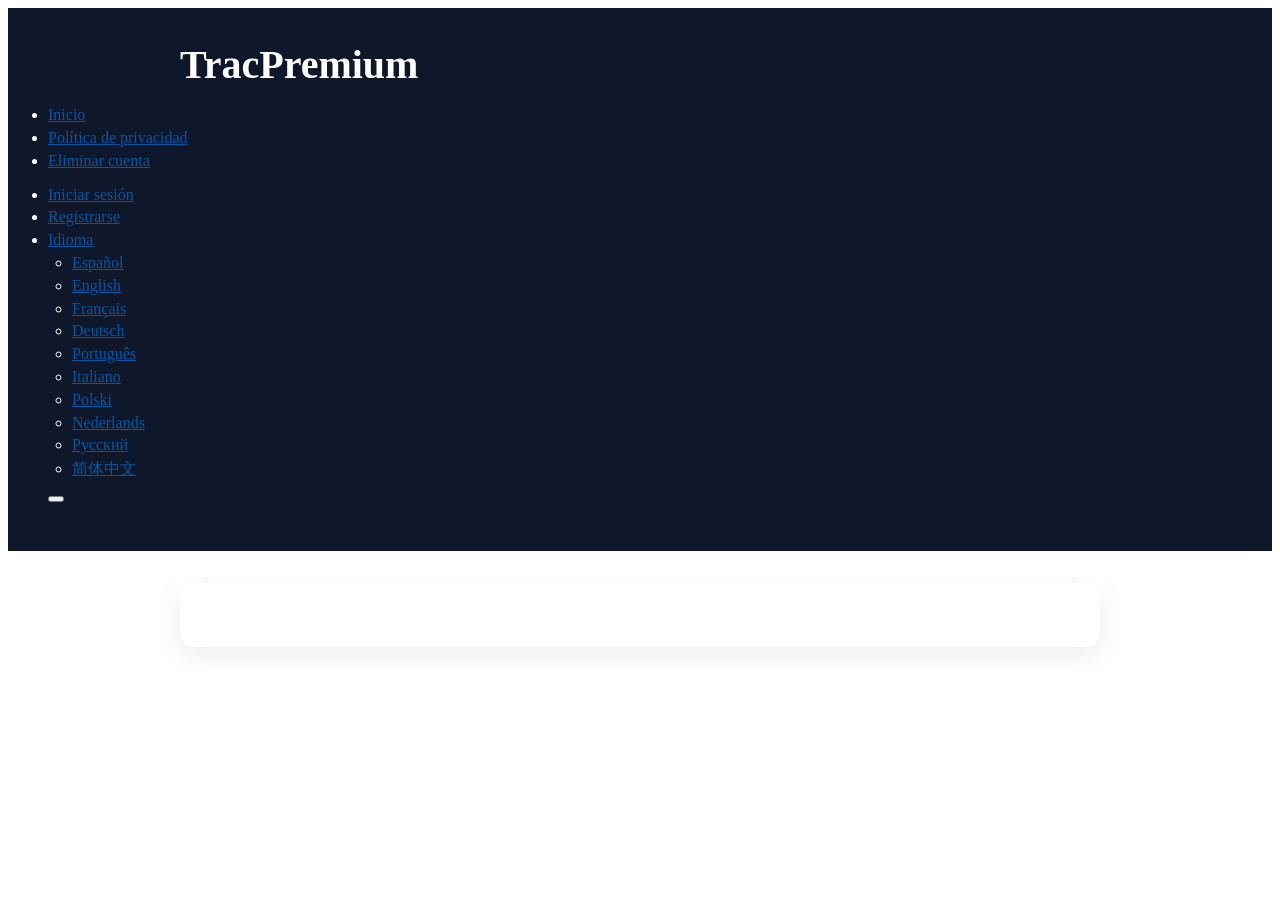
==== frontend/index.html @ 428cd401 "first commit" ====
<!DOCTYPE html> 
<html lang="en">
<head>
    <meta charset="UTF-8">
    <meta name="viewport" content="width=device-width, initial-scale=1.0">
    <title>TracPremium</title>
    <link rel="stylesheet" href="./css/style.css">
</head>
<header>
    <h1>TracPremium</h1>
    
    <nav class="nav">
        <ul class="nav-menu" id="nav-menu">
            <li><a href="./index.html">Inicio</a></li>
            <li><a href="./pages/PoliticasDePrivacidad.html">Política de privacidad</a></li>
            <li><a href="./pages/EliminacionDeCuenta.html">Eliminar cuenta</a></li>
            
        </ul>
        <ul class="nav-menu-right">
            <li><a href="#">Iniciar sesión</a></li>
            <li><a href="#">Registrarse</a></li>
            <li><a href="#"><Label>Idioma</Label></a>
                <ul>
                    <li><a href="#">Español</a></li>
                    <li><a href="#">English</a></li>
                    <li><a href="#">Français</a></li>
                    <li><a href="#">Deutsch</a></li>
                    <li><a href="#">Português</a></li>
                    <li><a href="#">Italiano</a></li>
                    <li><a href="#">Polski</a></li>
                    <li><a href="#">Nederlands</a></li>
                    <li><a href="#">Русский</a></li>
                    <li><a href="#">简体中文</a></li>
                    
                </ul>
            </li>
            <button class="burger-btn" data-target="nav-menu"></button>
            
        </ul>
    </nav>
</header>
<body class="index">
    <main class="container">
       



    </main>
    
</body> 
<footer>
    <p>&copy; 2026. All rights reserved.</p>

</footer>


</html>
---- frontend/css/style.css ----
:root {
  color-scheme: light dark;
}

* {
  box-sizing: border-box;
}
.index{
  background-image: url(../img/background.jpg);
  background-size: cover;
  background-position: center;
}
body.privacy-policy {
  margin: 0;
  font-family: system-ui, -apple-system, BlinkMacSystemFont, "Segoe UI", sans-serif;
  line-height: 1.65;
  background: #f5f7fa;
  color: #1f2937;
}

header {
  background: #0f172a;
  color: white;
  padding: 2rem 1rem;
}

header h1 {
  max-width: 920px;
  margin: 0 auto;
  font-size: clamp(1.8rem, 4vw, 2.5rem);
  color: white;
}

main {
  max-width: 920px;
  margin: 2rem auto;
  padding: 2rem;
  background: white;
  border-radius: 14px;
  box-shadow: 0 8px 30px rgba(15, 23, 42, 0.08);
}

h1,
h2,
h3 {
  line-height: 1.25;
  color: #0f172a;
  scroll-margin-top: 1rem;
}

h2 {
  margin-top: 2.4rem;
  padding-bottom: 0.45rem;
  border-bottom: 1px solid #e5e7eb;
}

h3 {
  margin-top: 1.7rem;
}

p {
  margin: 1rem 0;
  color: white;
}

ul,
ol {
  padding-left: 1.5rem;
}

li {
  margin: 0.3rem 0;
  color: white;
}

a {
  color: #0756a3;
  overflow-wrap: anywhere;
}

.notice {
  padding: 1rem 1.2rem;
  background: #eff6ff;
  border-left: 4px solid #2563eb;
  border-radius: 6px;
}

footer {
  max-width: 920px;
  margin: 0 auto 2rem;
  padding: 0 1rem;
  color: #4b5563;
  font-size: 0.95rem;
}

@media (max-width: 700px) {
  header {
    padding: 1.5rem 1rem;
  }

  main {
    margin: 1rem;
    padding: 1.25rem;
    border-radius: 10px;
  }

  h2 {
    margin-top: 2rem;
  }
}

@media (prefers-color-scheme: dark) {
  body.privacy-policy {
    background: #0b1120;
    color: #e5e7eb;
  }

  main {
    background: #111827;
    box-shadow: none;
  }

  header {
    background: #020617;
  }

  h1,
  h2,
  h3 {
    color: #f9fafb;
  }

  header h1 {
    color: white;
  }

  h2 {
    border-color: #374151;
  }

  a {
    color: #93c5fd;
  }

  .notice {
    background: #172554;
    border-left-color: #60a5fa;
  }

  footer {
    color: #9ca3af;
  }
}
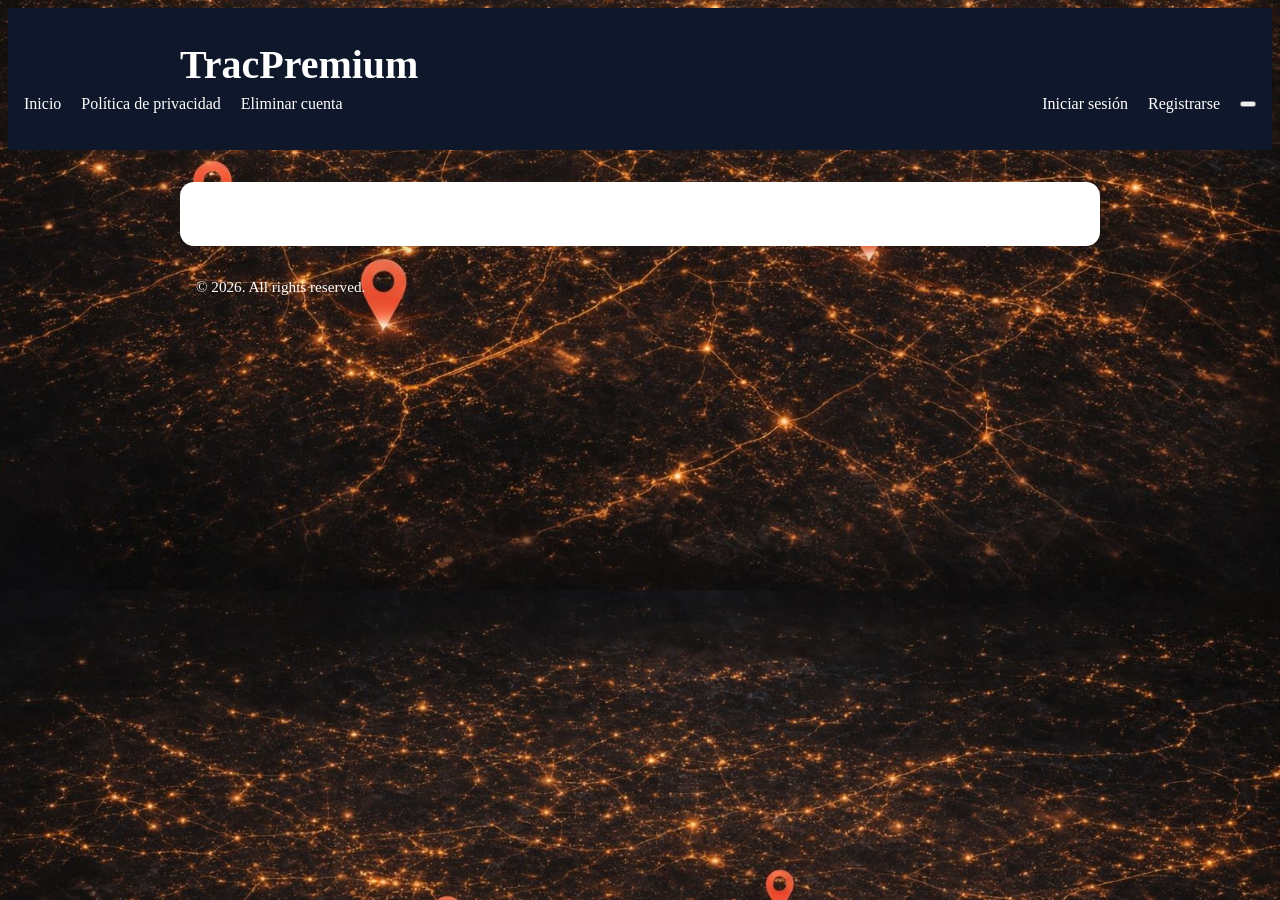
==== commit a4f787a5: "arreglos" ====
--- a/frontend/index.html
+++ b/frontend/index.html
@@ -1,13 +1,16 @@
 <!DOCTYPE html> 
-<html lang="en">
+<html lang="es">
 <head>
     <meta charset="UTF-8">
     <meta name="viewport" content="width=device-width, initial-scale=1.0">
     <title>TracPremium</title>
     <link rel="stylesheet" href="./css/style.css">
 </head>
-<header>
+
+<body class="index">
+    <header>
     <h1>TracPremium</h1>
+    
     
     <nav class="nav">
         <ul class="nav-menu" id="nav-menu">
@@ -19,7 +22,7 @@
         <ul class="nav-menu-right">
             <li><a href="#">Iniciar sesión</a></li>
             <li><a href="#">Registrarse</a></li>
-            <li><a href="#"><Label>Idioma</Label></a>
+            <!--<li><a href="#"><Label>Idioma</Label></a>
                 <ul>
                     <li><a href="#">Español</a></li>
                     <li><a href="#">English</a></li>
@@ -33,25 +36,26 @@
                     <li><a href="#">简体中文</a></li>
                     
                 </ul>
-            </li>
+            </li>-->
             <button class="burger-btn" data-target="nav-menu"></button>
             
         </ul>
     </nav>
 </header>
-<body class="index">
     <main class="container">
        
 
 
 
     </main>
-    
-</body> 
 <footer>
     <p>&copy; 2026. All rights reserved.</p>
 
-</footer>
+</footer>  
+
+<script src="./js/menu.js"></script>
+</body> 
+
 
 
 </html>
--- a/frontend/css/style.css
+++ b/frontend/css/style.css
@@ -30,6 +30,30 @@
   font-size: clamp(1.8rem, 4vw, 2.5rem);
   color: white;
 }
+
+.nav {
+
+  display: flex;
+  align-items: center;
+  justify-content: space-between;
+  gap: 1rem;
+}
+
+.nav-menu,
+.nav-menu-right {
+  display: flex;
+  align-items: center;
+  gap: 1.25rem;
+  margin: 0;
+  padding: 0;
+  list-style: none;
+}
+
+.nav a {
+  color: white;
+  text-decoration: none;
+}
+
 
 main {
   max-width: 920px;
@@ -97,6 +121,22 @@
   header {
     padding: 1.5rem 1rem;
   }
+  
+
+     .nav-menu {
+    display: none;
+    position: absolute;
+    top: 100%;
+    right: 1rem;
+    left: 1rem;
+    flex-direction: column;
+    align-items: stretch;
+    padding: 1rem;
+    background: #0f172a;
+    border-radius: 12px;
+  }
+
+  
 
   main {
     margin: 1rem;
@@ -121,7 +161,7 @@
   }
 
   header {
-    background: #020617;
+    background: #000000;
   }
 
   h1,
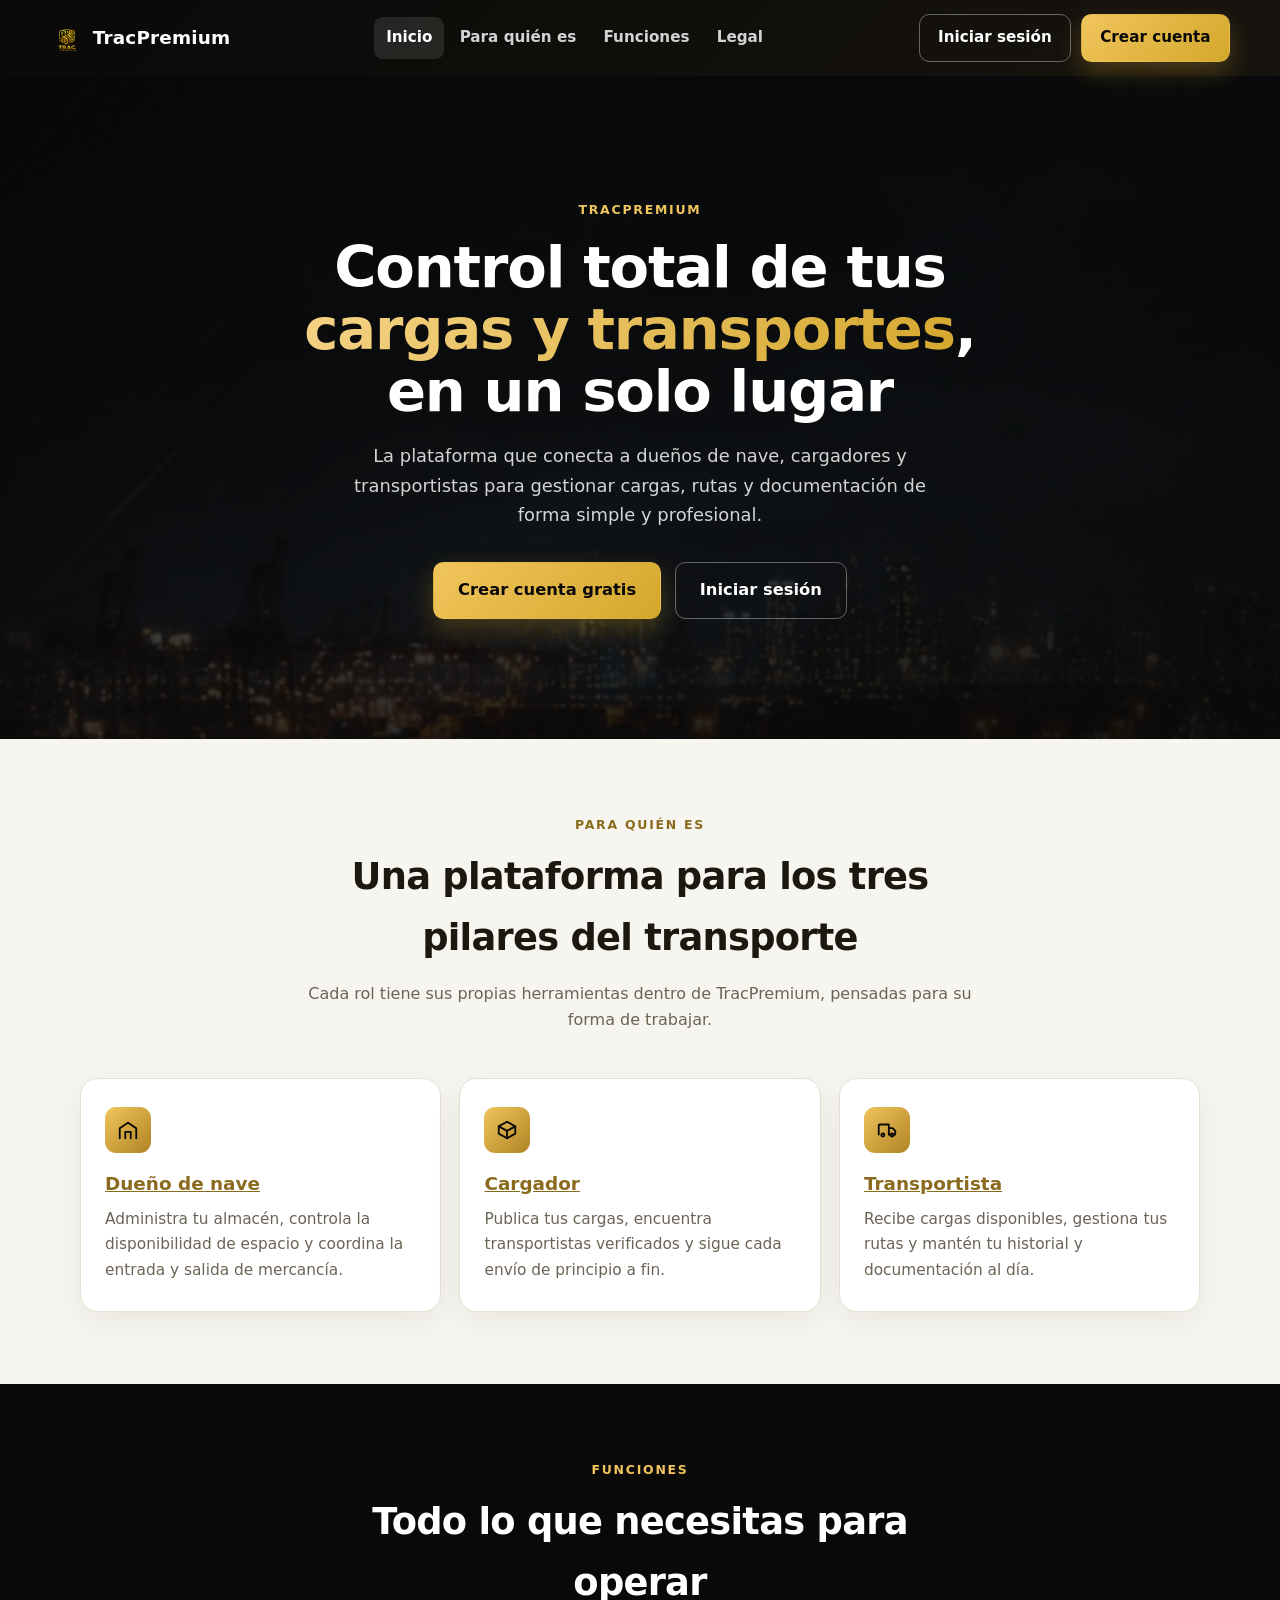
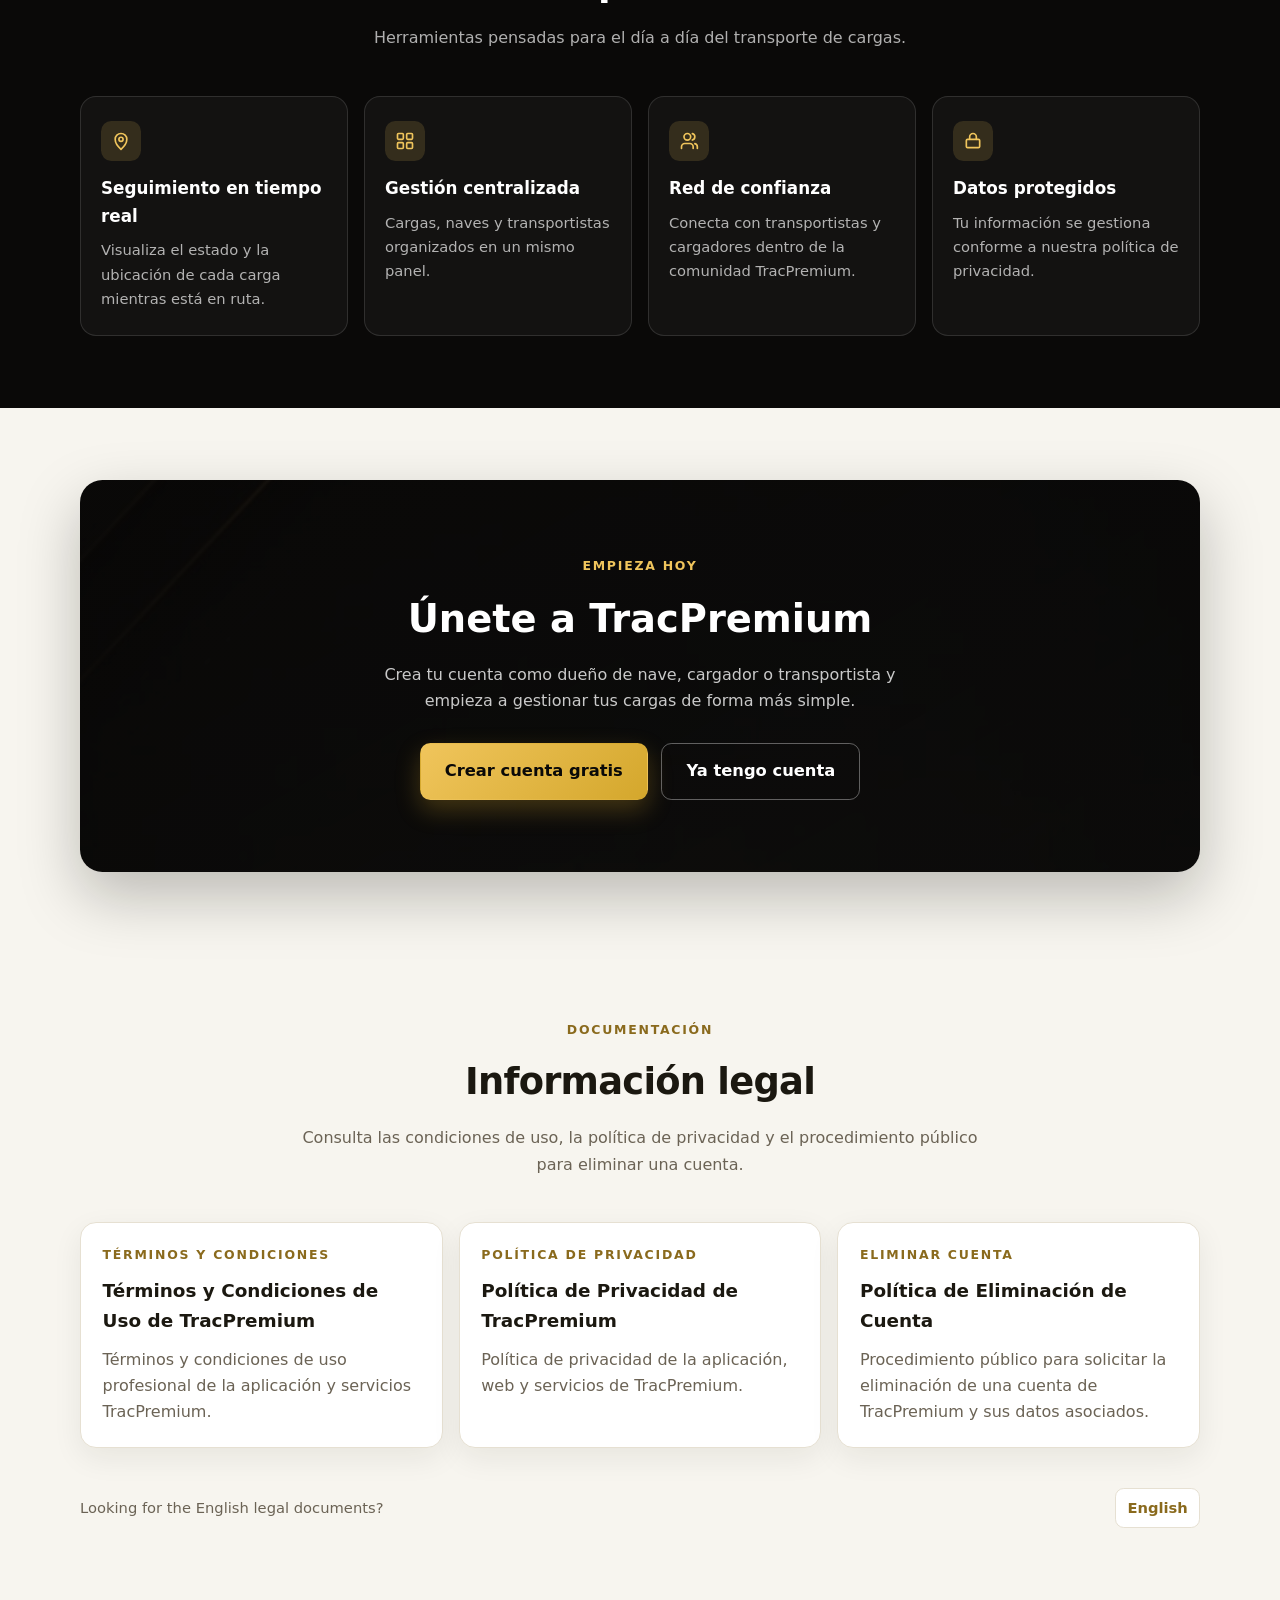
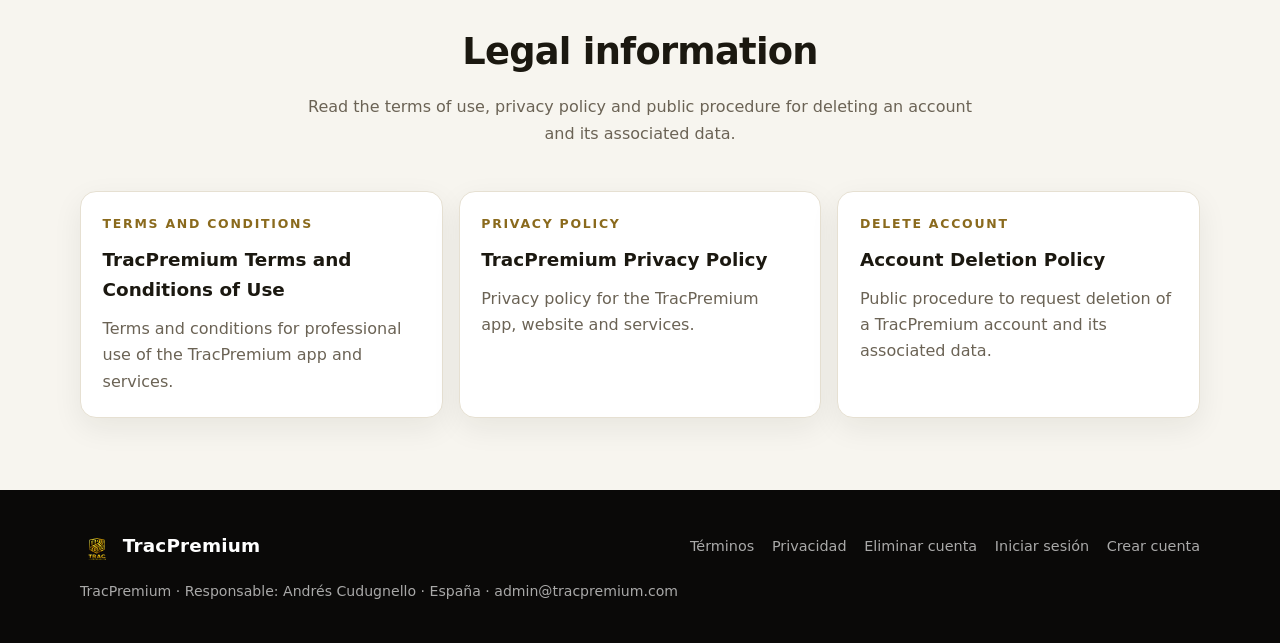
==== commit 95b4d28c: "Migrar sitio de docs/ a frontend/ con GitHub Actions Pages Agrega login, registro y verificacion de " ====
--- a/frontend/index.html
+++ b/frontend/index.html
@@ -1,61 +1,219 @@
-<!DOCTYPE html> 
+<!doctype html>
 <html lang="es">
 <head>
-    <meta charset="UTF-8">
-    <meta name="viewport" content="width=device-width, initial-scale=1.0">
-    <title>TracPremium</title>
-    <link rel="stylesheet" href="./css/style.css">
+  <meta charset="utf-8">
+  <meta name="viewport" content="width=device-width, initial-scale=1">
+  <meta name="description" content="TracPremium conecta a dueños de nave, cargadores y transportistas en una sola plataforma para gestionar y seguir cargas en tiempo real.">
+  <link rel="canonical" href="https://cudugnellom.github.io/tracpremium-web/">
+  <link rel="icon" href="./img/icon.png">
+  <link rel="stylesheet" href="./css/style.css">
+  <title>TracPremium | Gestión y seguimiento de cargas</title>
 </head>
-
-<body class="index">
-    <header>
-    <h1>TracPremium</h1>
-    
-    
-    <nav class="nav">
-        <ul class="nav-menu" id="nav-menu">
-            <li><a href="./index.html">Inicio</a></li>
-            <li><a href="./pages/PoliticasDePrivacidad.html">Política de privacidad</a></li>
-            <li><a href="./pages/EliminacionDeCuenta.html">Eliminar cuenta</a></li>
+<body>
+  <header class="site-header">
+    <nav class="site-nav" aria-label="Principal">
+      <a class="brand" href="./index.html">
+        <img src="./img/icon.png" alt="" width="34" height="34">
+        TracPremium
+      </a>
+      <div class="nav-links">
+        <a aria-current="page" href="./index.html">Inicio</a>
+        <a href="#roles">Para quién es</a>
+        <a href="#funciones">Funciones</a>
+        <a href="#legal">Legal</a>
+      </div>
+      <div class="nav-auth">
+        <a class="btn btn-ghost" href="./pages/login.html">Iniciar sesión</a>
+        <a class="btn btn-primary" href="./pages/registro.html">Crear cuenta</a>
+      </div>
+      <button class="nav-burger" type="button" aria-label="Abrir menú" aria-expanded="false"><span></span></button>
+    </nav>
+  </header>
+
+  <main>
+    <section class="hero">
+      <div class="hero-content">
+        <span class="eyebrow">TracPremium</span>
+        <h1>Control total de tus <em>cargas y transportes</em>, en un solo lugar</h1>
+        <p class="lead-hero">La plataforma que conecta a dueños de nave, cargadores y transportistas para gestionar cargas, rutas y documentación de forma simple y profesional.</p>
+        <div class="hero-actions">
+          <a class="btn btn-primary btn-lg" href="./pages/registro.html">Crear cuenta gratis</a>
+          <a class="btn btn-ghost btn-lg" href="./pages/login.html">Iniciar sesión</a>
+        </div>
+      </div>
+    </section>
+
+    <section class="band" id="roles">
+      <div class="home-shell">
+        <div class="section-head">
+          <span class="eyebrow" style="color:var(--gold-700)">Para quién es</span>
+          <h2>Una plataforma para los tres pilares del transporte</h2>
+          <p>Cada rol tiene sus propias herramientas dentro de TracPremium, pensadas para su forma de trabajar.</p>
+        </div>
+        <div class="roles-grid">
+          
+          <article class="role-card">
+            <a href="./pages/registro.html">
+            <div class="role-icon" aria-hidden="true">
+              <svg width="22" height="22" viewBox="0 0 24 24" fill="none" stroke="currentColor" stroke-width="2" stroke-linecap="round" stroke-linejoin="round"><path d="M3 21V10l9-6 9 6v11"/><path d="M9 21v-7h6v7"/></svg>
+            </div>
             
-        </ul>
-        <ul class="nav-menu-right">
-            <li><a href="#">Iniciar sesión</a></li>
-            <li><a href="#">Registrarse</a></li>
-            <!--<li><a href="#"><Label>Idioma</Label></a>
-                <ul>
-                    <li><a href="#">Español</a></li>
-                    <li><a href="#">English</a></li>
-                    <li><a href="#">Français</a></li>
-                    <li><a href="#">Deutsch</a></li>
-                    <li><a href="#">Português</a></li>
-                    <li><a href="#">Italiano</a></li>
-                    <li><a href="#">Polski</a></li>
-                    <li><a href="#">Nederlands</a></li>
-                    <li><a href="#">Русский</a></li>
-                    <li><a href="#">简体中文</a></li>
-                    
-                </ul>
-            </li>-->
-            <button class="burger-btn" data-target="nav-menu"></button>
+              <h3>Dueño de nave</h3>
+            </a>
+            <p>Administra tu almacén, controla la disponibilidad de espacio y coordina la entrada y salida de mercancía.</p>
+          </article>
+          <article class="role-card">
+            <a href="./pages/registro.html">
+            <div class="role-icon" aria-hidden="true">
+              <svg width="22" height="22" viewBox="0 0 24 24" fill="none" stroke="currentColor" stroke-width="2" stroke-linecap="round" stroke-linejoin="round"><path d="M21 8 12 3 3 8l9 5 9-5Z"/><path d="M3 8v8l9 5 9-5V8"/><path d="M12 13v8"/></svg>
+            </div>
+              <h3>Cargador</h3>
+            </a>
+            <p>Publica tus cargas, encuentra transportistas verificados y sigue cada envío de principio a fin.</p>
+          </article>
+          <article class="role-card">
+            <a href="./pages/registro.html">
+            <div class="role-icon" aria-hidden="true">
+              <svg width="22" height="22" viewBox="0 0 24 24" fill="none" stroke="currentColor" stroke-width="2" stroke-linecap="round" stroke-linejoin="round"><path d="M3 17V7a1 1 0 0 1 1-1h10v11"/><path d="M14 10h4l3 3v4h-7"/><circle cx="7.5" cy="17.5" r="1.7"/><circle cx="17.5" cy="17.5" r="1.7"/></svg>
+            </div>
             
-        </ul>
-    </nav>
-</header>
-    <main class="container">
-       
-
-
-
-    </main>
-<footer>
-    <p>&copy; 2026. All rights reserved.</p>
-
-</footer>  
-
-<script src="./js/menu.js"></script>
-</body> 
-
-
-
-</html>+              <h3>Transportista</h3>
+            </a>
+            <p>Recibe cargas disponibles, gestiona tus rutas y mantén tu historial y documentación al día.</p>
+          </article>
+        </div>
+      </div>
+    </section>
+
+    <section class="band band-dark" id="funciones">
+      <div class="home-shell">
+        <div class="section-head">
+          <span class="eyebrow">Funciones</span>
+          <h2>Todo lo que necesitas para operar</h2>
+          <p>Herramientas pensadas para el día a día del transporte de cargas.</p>
+        </div>
+        <div class="feature-grid">
+          <div class="feature-card">
+            <div class="icon" aria-hidden="true">
+              <svg width="20" height="20" viewBox="0 0 24 24" fill="none" stroke="currentColor" stroke-width="2" stroke-linecap="round" stroke-linejoin="round"><path d="M12 22s7-6.1 7-12A7 7 0 0 0 5 10c0 5.9 7 12 7 12Z"/><circle cx="12" cy="10" r="2.5"/></svg>
+            </div>
+            <h3>Seguimiento en tiempo real</h3>
+            <p>Visualiza el estado y la ubicación de cada carga mientras está en ruta.</p>
+          </div>
+          <div class="feature-card">
+            <div class="icon" aria-hidden="true">
+              <svg width="20" height="20" viewBox="0 0 24 24" fill="none" stroke="currentColor" stroke-width="2" stroke-linecap="round" stroke-linejoin="round"><rect x="3" y="3" width="7" height="7" rx="1.2"/><rect x="14" y="3" width="7" height="7" rx="1.2"/><rect x="3" y="14" width="7" height="7" rx="1.2"/><rect x="14" y="14" width="7" height="7" rx="1.2"/></svg>
+            </div>
+            <h3>Gestión centralizada</h3>
+            <p>Cargas, naves y transportistas organizados en un mismo panel.</p>
+          </div>
+          <div class="feature-card">
+            <div class="icon" aria-hidden="true">
+              <svg width="20" height="20" viewBox="0 0 24 24" fill="none" stroke="currentColor" stroke-width="2" stroke-linecap="round" stroke-linejoin="round"><path d="M17 21v-2a4 4 0 0 0-4-4H7a4 4 0 0 0-4 4v2"/><circle cx="10" cy="7" r="4"/><path d="M22 21v-2a4 4 0 0 0-3-3.87"/><path d="M16 3.13a4 4 0 0 1 0 7.75"/></svg>
+            </div>
+            <h3>Red de confianza</h3>
+            <p>Conecta con transportistas y cargadores dentro de la comunidad TracPremium.</p>
+          </div>
+          <div class="feature-card">
+            <div class="icon" aria-hidden="true">
+              <svg width="20" height="20" viewBox="0 0 24 24" fill="none" stroke="currentColor" stroke-width="2" stroke-linecap="round" stroke-linejoin="round"><rect x="4" y="10" width="16" height="10" rx="1.5"/><path d="M8 10V7a4 4 0 0 1 8 0v3"/></svg>
+            </div>
+            <h3>Datos protegidos</h3>
+            <p>Tu información se gestiona conforme a nuestra política de privacidad.</p>
+          </div>
+        </div>
+      </div>
+    </section>
+
+    <section class="band">
+      <div class="home-shell">
+        <div class="cta-banner">
+          <span class="eyebrow">Empieza hoy</span>
+          <h2>Únete a TracPremium</h2>
+          <p>Crea tu cuenta como dueño de nave, cargador o transportista y empieza a gestionar tus cargas de forma más simple.</p>
+          <div class="hero-actions">
+            <a class="btn btn-primary btn-lg" href="./pages/registro.html">Crear cuenta gratis</a>
+            <a class="btn btn-ghost btn-lg" href="./pages/login.html">Ya tengo cuenta</a>
+          </div>
+        </div>
+      </div>
+    </section>
+
+    <section class="band" id="legal" aria-labelledby="docs-es">
+      <div class="home-shell">
+        <div class="section-head">
+          <span class="eyebrow" style="color:var(--gold-700)">Documentación</span>
+          <h2 id="docs-es">Información legal</h2>
+          <p>Consulta las condiciones de uso, la política de privacidad y el procedimiento público para eliminar una cuenta.</p>
+        </div>
+        <div class="document-grid">
+          <a class="document-card" href="./pages/TerminosYCondiciones.html">
+            <span class="eyebrow">Términos y condiciones</span>
+            <strong>Términos y Condiciones de Uso de TracPremium</strong>
+            <span>Términos y condiciones de uso profesional de la aplicación y servicios TracPremium.</span>
+          </a>
+          <a class="document-card" href="./pages/PoliticasDePrivacidad.html">
+            <span class="eyebrow">Política de privacidad</span>
+            <strong>Política de Privacidad de TracPremium</strong>
+            <span>Política de privacidad de la aplicación, web y servicios de TracPremium.</span>
+          </a>
+          <a class="document-card" href="./pages/EliminacionDeCuenta.html">
+            <span class="eyebrow">Eliminar cuenta</span>
+            <strong>Política de Eliminación de Cuenta</strong>
+            <span>Procedimiento público para solicitar la eliminación de una cuenta de TracPremium y sus datos asociados.</span>
+          </a>
+        </div>
+        <div class="document-tools" style="margin-top:2.5rem">
+          <span lang="en">Looking for the English legal documents?</span>
+          <a class="language-switch" hreflang="en" lang="en" href="./pages/TermsAndConditions.html">English</a>
+        </div>
+      </div>
+    </section>
+
+    <section class="band" lang="en" aria-labelledby="docs-en" style="padding-top:0">
+      <div class="home-shell">
+        <div class="section-head">
+          <h2 id="docs-en">Legal information</h2>
+          <p>Read the terms of use, privacy policy and public procedure for deleting an account and its associated data.</p>
+        </div>
+        <div class="document-grid">
+          <a class="document-card" href="./pages/TermsAndConditions.html">
+            <span class="eyebrow">Terms and Conditions</span>
+            <strong>TracPremium Terms and Conditions of Use</strong>
+            <span>Terms and conditions for professional use of the TracPremium app and services.</span>
+          </a>
+          <a class="document-card" href="./pages/PrivacyPolicy.html">
+            <span class="eyebrow">Privacy Policy</span>
+            <strong>TracPremium Privacy Policy</strong>
+            <span>Privacy policy for the TracPremium app, website and services.</span>
+          </a>
+          <a class="document-card" href="./pages/AccountDeletion.html">
+            <span class="eyebrow">Delete account</span>
+            <strong>Account Deletion Policy</strong>
+            <span>Public procedure to request deletion of a TracPremium account and its associated data.</span>
+          </a>
+        </div>
+      </div>
+    </section>
+  </main>
+
+  <footer class="site-footer">
+    <div class="home-shell">
+      <a class="brand" href="./index.html">
+        <img src="./img/icon.png" alt="" width="28" height="28">
+        TracPremium
+      </a>
+      <div class="footer-links">
+        <a href="./pages/TerminosYCondiciones.html">Términos</a>
+        <a href="./pages/PoliticasDePrivacidad.html">Privacidad</a>
+        <a href="./pages/EliminacionDeCuenta.html">Eliminar cuenta</a>
+        <a href="./pages/login.html">Iniciar sesión</a>
+        <a href="./pages/registro.html">Crear cuenta</a>
+      </div>
+      <p>TracPremium · Responsable: Andrés Cudugnello · España · admin@tracpremium.com</p>
+    </div>
+  </footer>
+
+  <script src="./js/site.js" defer></script>
+</body>
+</html>
--- a/frontend/css/style.css
+++ b/frontend/css/style.css
@@ -1,193 +1,939 @@
 :root {
-  color-scheme: light dark;
-}
-
-* {
-  box-sizing: border-box;
-}
-.index{
-  background-image: url(../img/background.jpg);
-  background-size: cover;
-  background-position: center;
-}
-body.privacy-policy {
+  color-scheme: light;
+  --black: #0a0908;
+  --black-soft: #17140f;
+  --black-elevated: #211c14;
+  --gold-300: #f6d488;
+  --gold-400: #f0c55c;
+  --gold-500: #d4a72c;
+  --gold-600: #b08424;
+  --gold-700: #8a6a1d;
+  --ink: #1b1810;
+  --muted: #6b6355;
+  --surface: #ffffff;
+  --background: #f7f5ef;
+  --border: #e6e0d2;
+  --focus: #f0c55c;
+}
+
+* { box-sizing: border-box; }
+
+html { scroll-behavior: smooth; }
+
+body {
   margin: 0;
-  font-family: system-ui, -apple-system, BlinkMacSystemFont, "Segoe UI", sans-serif;
+  max-width: 100%;
+  overflow-x: hidden;
+  background: var(--background);
+  color: var(--ink);
+  font-family: Inter, ui-sans-serif, system-ui, -apple-system, BlinkMacSystemFont, "Segoe UI", sans-serif;
   line-height: 1.65;
-  background: #f5f7fa;
-  color: #1f2937;
-}
-
-header {
-  background: #0f172a;
-  color: white;
-  padding: 2rem 1rem;
-}
-
-header h1 {
-  max-width: 920px;
+}
+
+img { max-width: 100%; display: block; }
+
+a { color: var(--gold-700); }
+a:hover { text-decoration-thickness: 2px; }
+a:focus-visible {
+  outline: 3px solid var(--focus);
+  outline-offset: 3px;
+  border-radius: 3px;
+}
+
+/* ---------- Header / Nav ---------- */
+
+.site-header {
+  background: linear-gradient(135deg, var(--black), var(--black-soft));
+  color: #fff;
+  position: relative;
+  z-index: 30;
+}
+
+.site-nav {
+  width: min(1180px, calc(100% - 2rem));
   margin: 0 auto;
-  font-size: clamp(1.8rem, 4vw, 2.5rem);
-  color: white;
-}
-
-.nav {
-
+  padding: .85rem 0;
   display: flex;
   align-items: center;
   justify-content: space-between;
   gap: 1rem;
 }
 
-.nav-menu,
-.nav-menu-right {
-  display: flex;
-  align-items: center;
-  gap: 1.25rem;
+.brand {
+  display: flex;
+  align-items: center;
+  gap: .55rem;
+  color: #fff;
+  font-size: 1.15rem;
+  font-weight: 800;
+  letter-spacing: .01em;
+  text-decoration: none;
+  flex-shrink: 0;
+}
+
+.brand img {
+  height: 34px;
+  width: 34px;
+  object-fit: contain;
+}
+
+.nav-links {
+  min-width: 0;
+  display: flex;
+  align-items: center;
+  justify-content: flex-end;
+  flex-wrap: wrap;
+  gap: .2rem;
+}
+
+.nav-links a {
+  color: rgba(255,255,255,.82);
+  padding: .55rem .75rem;
+  border-radius: .55rem;
+  text-decoration: none;
+  font-size: .95rem;
+  font-weight: 600;
+}
+
+.nav-links a:hover,
+.nav-links a[aria-current="page"] {
+  color: #fff;
+  background: rgba(255,255,255,.1);
+}
+
+.nav-auth {
+  display: flex;
+  align-items: center;
+  gap: .6rem;
+  flex-shrink: 0;
+}
+
+.nav-burger {
+  display: none;
+  width: 42px;
+  height: 42px;
+  padding: 0;
+  border: 1px solid rgba(255,255,255,.25);
+  border-radius: .6rem;
+  background: rgba(255,255,255,.06);
+  cursor: pointer;
+  position: relative;
+}
+
+.nav-burger span,
+.nav-burger::before,
+.nav-burger::after {
+  content: "";
+  position: absolute;
+  left: 10px;
+  right: 10px;
+  height: 2px;
+  background: #fff;
+  border-radius: 2px;
+}
+
+.nav-burger::before { top: 14px; }
+.nav-burger span { top: 20px; }
+.nav-burger::after { top: 26px; }
+
+/* ---------- Buttons ---------- */
+
+.btn {
+  display: inline-flex;
+  align-items: center;
+  justify-content: center;
+  gap: .5rem;
+  padding: .68rem 1.15rem;
+  border-radius: .65rem;
+  border: 1px solid transparent;
+  font-weight: 800;
+  font-size: .95rem;
+  text-decoration: none;
+  cursor: pointer;
+  white-space: nowrap;
+  transition: transform .15s ease, box-shadow .15s ease, background .15s ease, border-color .15s ease;
+}
+
+.btn-primary {
+  background: linear-gradient(135deg, var(--gold-400), var(--gold-500));
+  color: var(--black);
+  box-shadow: 0 10px 24px rgba(212, 167, 44, .28);
+}
+
+.btn-primary:hover {
+  transform: translateY(-1px);
+  box-shadow: 0 14px 30px rgba(212, 167, 44, .38);
+}
+
+.btn-ghost {
+  background: transparent;
+  border-color: rgba(255,255,255,.35);
+  color: #fff;
+}
+
+.btn-ghost:hover { background: rgba(255,255,255,.1); }
+
+.btn-outline {
+  background: transparent;
+  border-color: var(--gold-600);
+  color: var(--gold-700);
+}
+
+.btn-outline:hover { background: rgba(212,167,44,.1); }
+
+.btn-block { width: 100%; }
+.btn-lg { padding: .9rem 1.5rem; font-size: 1.02rem; }
+
+/* ---------- Layout shells ---------- */
+
+.home-shell,
+.legal-shell {
+  min-width: 0;
+  width: min(1120px, calc(100% - 2rem));
+  margin: 0 auto;
+}
+
+.home-shell { padding: 0 0 4rem; }
+
+section.band { padding: 4.5rem 0; }
+section.band > .home-shell { padding: 0; }
+
+/* ---------- Hero ---------- */
+
+.hero {
+  position: relative;
+  padding: clamp(3.5rem, 10vw, 7.5rem) 1rem;
+  color: #fff;
+  text-align: center;
+  background:
+    linear-gradient(160deg, rgba(8,7,6,.94), rgba(10,9,8,.8) 55%, rgba(10,9,8,.94)),
+    url("../img/bg_nave_cargas.jpg") center 30% / cover no-repeat;
+}
+
+.hero-content {
+  width: min(760px, 100%);
+  margin: 0 auto;
+}
+
+.eyebrow {
+  display: inline-block;
+  color: var(--gold-400);
+  font-size: .78rem;
+  font-weight: 800;
+  letter-spacing: .14em;
+  text-transform: uppercase;
+}
+
+.hero h1 {
+  margin: .9rem 0 1.1rem;
+  font-size: clamp(2.1rem, 6vw, 3.6rem);
+  line-height: 1.08;
+  letter-spacing: -.02em;
+}
+
+.hero h1 em {
+  font-style: normal;
+  background: linear-gradient(135deg, var(--gold-300), var(--gold-500));
+  -webkit-background-clip: text;
+  background-clip: text;
+  color: transparent;
+}
+
+.hero p.lead-hero {
+  margin: 0 auto 2rem;
+  max-width: 620px;
+  font-size: 1.12rem;
+  color: rgba(255,255,255,.82);
+}
+
+.hero-actions {
+  display: flex;
+  align-items: center;
+  justify-content: center;
+  gap: .85rem;
+  flex-wrap: wrap;
+}
+
+.hero-stats {
+  margin: 3rem auto 0;
+  display: grid;
+  grid-template-columns: repeat(3, minmax(0,1fr));
+  gap: 1rem;
+  width: min(640px, 100%);
+}
+
+.hero-stats div {
+  padding: 1rem .5rem;
+  border: 1px solid rgba(255,255,255,.14);
+  border-radius: .8rem;
+  background: rgba(255,255,255,.05);
+}
+
+.hero-stats strong {
+  display: block;
+  font-size: 1.4rem;
+  color: var(--gold-400);
+}
+
+.hero-stats span {
+  font-size: .82rem;
+  color: rgba(255,255,255,.7);
+}
+
+/* ---------- Section headings ---------- */
+
+.section-head {
+  width: min(680px, 100%);
+  margin: 0 auto 2.75rem;
+  text-align: center;
+}
+
+.section-head h2 {
+  margin: .6rem 0 0;
+  font-size: clamp(1.6rem, 4vw, 2.3rem);
+  letter-spacing: -.02em;
+}
+
+.section-head p {
+  margin: .75rem 0 0;
+  color: var(--muted);
+}
+
+.band-dark { background: var(--black); color: #fff; }
+.band-dark .muted { color: rgba(255,255,255,.68); }
+.band-dark .section-head p { color: rgba(255,255,255,.68); }
+
+/* ---------- Roles ---------- */
+
+.roles-grid {
+  display: grid;
+  grid-template-columns: repeat(3, minmax(0, 1fr));
+  gap: 1.15rem;
+}
+
+.role-card {
+  padding: 1.75rem 1.5rem;
+  border: 1px solid var(--border);
+  border-radius: 1.1rem;
+  background: var(--surface);
+  box-shadow: 0 10px 30px rgba(27, 24, 16, .06);
+}
+
+.role-card .role-icon {
+  width: 46px;
+  height: 46px;
+  display: grid;
+  place-items: center;
+  border-radius: .7rem;
+  background: linear-gradient(135deg, var(--gold-400), var(--gold-600));
+  color: var(--black);
+  font-weight: 800;
+  margin-bottom: 1rem;
+}
+
+.role-card h3 { margin: 0 0 .5rem; font-size: 1.15rem; }
+.role-card p { margin: 0; color: var(--muted); font-size: .96rem; }
+
+/* ---------- Features ---------- */
+
+.feature-grid {
+  display: grid;
+  grid-template-columns: repeat(4, minmax(0, 1fr));
+  gap: 1rem;
+}
+
+.feature-card {
+  padding: 1.5rem 1.25rem;
+  border: 1px solid rgba(255,255,255,.12);
+  border-radius: 1rem;
+  background: rgba(255,255,255,.04);
+}
+
+.feature-card h3 {
+  margin: .9rem 0 .5rem;
+  font-size: 1.05rem;
+  color: #fff;
+}
+
+.feature-card p {
   margin: 0;
+  font-size: .92rem;
+  color: rgba(255,255,255,.68);
+}
+
+.feature-card .icon {
+  width: 40px;
+  height: 40px;
+  display: grid;
+  place-items: center;
+  border-radius: .65rem;
+  background: rgba(240, 197, 92, .15);
+  color: var(--gold-400);
+  font-weight: 800;
+}
+
+/* ---------- CTA banner ---------- */
+
+.cta-banner {
+  position: relative;
+  padding: clamp(2.5rem, 7vw, 4.5rem);
+  border-radius: 1.4rem;
+  color: #fff;
+  text-align: center;
+  background:
+    linear-gradient(150deg, rgba(8,7,6,.93), rgba(11,10,8,.86)),
+    url("../img/bg_tracoop.jpg") center 20% / cover no-repeat;
+  box-shadow: 0 24px 60px rgba(11, 10, 8, .25);
+}
+
+.cta-banner h2 {
+  margin: .5rem 0 .75rem;
+  font-size: clamp(1.6rem, 4.5vw, 2.4rem);
+}
+
+.cta-banner p {
+  margin: 0 auto 1.75rem;
+  max-width: 560px;
+  color: rgba(255,255,255,.78);
+}
+
+.cta-banner .hero-actions { margin: 0; }
+
+/* ---------- Document grid (legal hub) ---------- */
+
+.home-shell > section:not(.hero) { margin-top: 0; }
+
+.document-grid {
+  display: grid;
+  grid-template-columns: repeat(3, minmax(0, 1fr));
+  gap: 1rem;
+}
+
+.document-card {
+  min-height: 190px;
+  padding: 1.35rem;
+  display: flex;
+  flex-direction: column;
+  gap: .65rem;
+  border: 1px solid var(--border);
+  border-radius: 1rem;
+  background: var(--surface);
+  color: var(--ink);
+  box-shadow: 0 10px 30px rgba(27, 24, 16, .07);
+  text-decoration: none;
+  transition: transform .18s ease, box-shadow .18s ease;
+}
+
+.document-card:hover {
+  transform: translateY(-3px);
+  box-shadow: 0 16px 36px rgba(27, 24, 16, .12);
+  border-color: var(--gold-500);
+}
+
+.document-card strong { font-size: 1.15rem; color: var(--ink); }
+.document-card span:last-child { color: var(--muted); }
+.document-card .eyebrow { color: var(--gold-700); }
+
+.document-tools {
+  margin: 1.5rem 0 .75rem;
+  display: flex;
+  justify-content: space-between;
+  align-items: center;
+  gap: 1rem;
+  color: var(--muted);
+  font-size: .92rem;
+}
+
+.language-switch {
+  padding: .42rem .7rem;
+  border: 1px solid var(--border);
+  border-radius: .55rem;
+  background: #fff;
+  font-weight: 700;
+  text-decoration: none;
+  color: var(--gold-700);
+}
+
+/* ---------- Legal document article ---------- */
+
+.legal-document {
+  min-width: 0;
+  max-width: 100%;
+  margin-bottom: 3rem;
+  padding: clamp(1.35rem, 4vw, 3.5rem);
+  border: 1px solid var(--border);
+  border-radius: 1.1rem;
+  background: var(--surface);
+  box-shadow: 0 18px 45px rgba(27, 24, 16, .08);
+}
+
+.legal-document h1 {
+  margin: 0;
+  font-size: clamp(2rem, 6vw, 3.2rem);
+  line-height: 1.12;
+  letter-spacing: -.025em;
+}
+
+.lead {
+  margin: 1rem 0 2.25rem;
+  color: var(--muted);
+  font-size: 1.08rem;
+}
+
+.legal-document section {
+  padding-top: .25rem;
+}
+
+.legal-document h2 {
+  margin: 2.3rem 0 .85rem;
+  padding-bottom: .55rem;
+  border-bottom: 1px solid var(--border);
+  font-size: 1.35rem;
+  line-height: 1.3;
+}
+
+.legal-document p,
+.legal-document li { max-width: 78ch; }
+.legal-document p,
+.legal-document li,
+.legal-document a { overflow-wrap: anywhere; }
+.legal-document ul { padding-left: 1.3rem; }
+.legal-document li { margin: .5rem 0; }
+
+.action-panel {
+  margin: 1.5rem 0 2.5rem;
+  padding: 1.25rem;
+  border: 1px solid #ecd9a8;
+  border-radius: .9rem;
+  background: #fbf3de;
+}
+
+.primary-button {
+  display: inline-block;
+  padding: .8rem 1rem;
+  border-radius: .65rem;
+  background: linear-gradient(135deg, var(--gold-400), var(--gold-500));
+  color: var(--black);
+  font-weight: 800;
+  text-decoration: none;
+}
+
+.primary-button:hover { box-shadow: 0 10px 24px rgba(212,167,44,.3); }
+.action-panel p { margin: .8rem 0 0; color: #5a4a1f; }
+
+/* ---------- Auth pages ---------- */
+
+.auth-shell {
+  min-height: calc(100vh - 68px);
+  display: grid;
+  grid-template-columns: 1.1fr 1fr;
+  background: var(--black);
+}
+
+.auth-visual {
+  position: relative;
+  display: flex;
+  flex-direction: column;
+  justify-content: flex-end;
+  padding: 3rem;
+  color: #fff;
+  background:
+    linear-gradient(180deg, rgba(8,7,6,.4), rgba(8,7,6,.92)),
+    url("../img/bg_home.jpg") center / cover no-repeat;
+}
+
+.auth-visual h2 {
+  font-size: 1.7rem;
+  max-width: 380px;
+  margin: 0 0 .6rem;
+}
+
+.auth-visual p {
+  max-width: 380px;
+  color: rgba(255,255,255,.75);
+  margin: 0;
+}
+
+.auth-main {
+  display: flex;
+  align-items: center;
+  justify-content: center;
+  padding: 2.5rem 1.5rem;
+}
+
+.auth-card {
+  width: min(420px, 100%);
+  padding: 2.25rem;
+  border-radius: 1.2rem;
+  background: var(--surface);
+  box-shadow: 0 24px 60px rgba(0,0,0,.35);
+}
+
+.auth-card .brand {
+  color: var(--ink);
+  margin-bottom: 1.5rem;
+}
+
+.auth-card h1 {
+  font-size: 1.55rem;
+  margin: 0 0 .35rem;
+  letter-spacing: -.02em;
+}
+
+.auth-card .lead-auth {
+  margin: 0 0 1.75rem;
+  color: var(--muted);
+  font-size: .96rem;
+}
+
+.form-field {
+  margin-bottom: 1.1rem;
+  text-align: left;
+}
+
+.form-field label {
+  display: block;
+  margin-bottom: .4rem;
+  font-size: .88rem;
+  font-weight: 700;
+  color: var(--ink);
+}
+
+.form-field input {
+  width: 100%;
+  padding: .7rem .85rem;
+  border: 1px solid var(--border);
+  border-radius: .6rem;
+  font-size: .96rem;
+  font-family: inherit;
+  background: var(--background);
+  color: var(--ink);
+}
+
+.form-field input:focus-visible {
+  outline: 3px solid var(--focus);
+  outline-offset: 1px;
+  border-color: var(--gold-500);
+}
+
+.form-note {
+  margin-top: 1.1rem;
+  font-size: .88rem;
+  color: var(--muted);
+  text-align: center;
+}
+
+.form-banner {
+  margin-bottom: 1.25rem;
+  padding: .8rem 1rem;
+  border: 1px solid #ecd9a8;
+  border-radius: .7rem;
+  background: #fbf3de;
+  color: #5a4a1f;
+  font-size: .86rem;
+  display: none;
+}
+
+.form-banner.is-visible { display: block; }
+
+.form-banner a {
+  display: inline-block;
+  margin-top: .5rem;
+  font-weight: 700;
+  color: var(--gold-700);
+}
+
+/* Role picker (registro) */
+
+.role-picker {
+  display: grid;
+  grid-template-columns: repeat(3, minmax(0,1fr));
+  gap: .6rem;
+  margin-bottom: 1.5rem;
+}
+
+.role-option { position: relative; }
+
+.role-option input {
+  position: absolute;
+  opacity: 0;
+  inset: 0;
+  cursor: pointer;
+}
+
+.role-option span {
+  display: flex;
+  flex-direction: column;
+  align-items: center;
+  gap: .4rem;
+  padding: .85rem .5rem;
+  border: 1.5px solid var(--border);
+  border-radius: .75rem;
+  text-align: center;
+  font-size: .82rem;
+  font-weight: 700;
+  color: var(--muted);
+}
+
+.role-option input:checked + span {
+  border-color: var(--gold-500);
+  background: rgba(212,167,44,.1);
+  color: var(--ink);
+}
+
+.role-option input:focus-visible + span {
+  outline: 3px solid var(--focus);
+  outline-offset: 2px;
+}
+
+.form-optional {
+  font-weight: 400;
+  color: var(--muted);
+  text-transform: none;
+}
+
+.form-hint {
+  margin: .4rem 0 0;
+  font-size: .8rem;
+  color: var(--muted);
+}
+
+.form-error {
+  margin: 0 0 1.1rem;
+  font-size: .86rem;
+  color: #a3312a;
+  display: none;
+}
+
+.form-error.is-visible { display: block; }
+
+.password-field { position: relative; }
+
+.password-field input { padding-right: 2.7rem; }
+
+.password-toggle {
+  position: absolute;
+  top: 0;
+  right: 0;
+  bottom: 0;
+  width: 2.6rem;
+  display: flex;
+  align-items: center;
+  justify-content: center;
+  background: none;
+  border: 0;
+  color: var(--muted);
+  cursor: pointer;
+}
+
+.password-toggle:focus-visible {
+  outline: 3px solid var(--focus);
+  outline-offset: -3px;
+  border-radius: .5rem;
+}
+
+.notice-card {
+  display: flex;
+  gap: .65rem;
+  align-items: flex-start;
+  padding: .9rem 1rem;
+  margin-bottom: 1.25rem;
+  border: 1px solid #ecd9a8;
+  border-radius: .75rem;
+  background: #fbf3de;
+}
+
+.notice-card svg { flex-shrink: 0; color: var(--gold-600); margin-top: .1rem; }
+
+.notice-card p {
+  margin: 0;
+  font-size: .82rem;
+  line-height: 1.5;
+  color: #5a4a1f;
+}
+
+.checkbox-row {
+  display: flex;
+  align-items: flex-start;
+  gap: .6rem;
+  margin-bottom: 1.25rem;
+}
+
+.checkbox-row input[type="checkbox"] {
+  width: 1.15rem;
+  height: 1.15rem;
+  margin-top: .15rem;
+  accent-color: var(--gold-500);
+  flex-shrink: 0;
+}
+
+.checkbox-row label {
+  font-size: .86rem;
+  color: var(--muted);
+  line-height: 1.5;
+}
+
+.code-input {
+  text-align: center;
+  font-size: 1.4rem;
+  letter-spacing: .6rem;
+  font-weight: 700;
+}
+
+.resend-row {
+  margin-top: 1.4rem;
+  text-align: center;
+}
+
+.resend-row p {
+  margin: 0 0 .3rem;
+  font-size: .88rem;
+  color: var(--muted);
+}
+
+.resend-row button {
+  background: none;
+  border: 0;
   padding: 0;
-  list-style: none;
-}
-
-.nav a {
-  color: white;
-  text-decoration: none;
-}
-
-
-main {
-  max-width: 920px;
-  margin: 2rem auto;
-  padding: 2rem;
-  background: white;
-  border-radius: 14px;
-  box-shadow: 0 8px 30px rgba(15, 23, 42, 0.08);
-}
-
-h1,
-h2,
-h3 {
-  line-height: 1.25;
-  color: #0f172a;
-  scroll-margin-top: 1rem;
-}
-
-h2 {
-  margin-top: 2.4rem;
-  padding-bottom: 0.45rem;
-  border-bottom: 1px solid #e5e7eb;
-}
-
-h3 {
-  margin-top: 1.7rem;
-}
-
-p {
-  margin: 1rem 0;
-  color: white;
-}
-
-ul,
-ol {
-  padding-left: 1.5rem;
-}
-
-li {
-  margin: 0.3rem 0;
-  color: white;
-}
-
-a {
-  color: #0756a3;
-  overflow-wrap: anywhere;
-}
-
-.notice {
-  padding: 1rem 1.2rem;
-  background: #eff6ff;
-  border-left: 4px solid #2563eb;
-  border-radius: 6px;
-}
-
-footer {
-  max-width: 920px;
-  margin: 0 auto 2rem;
-  padding: 0 1rem;
-  color: #4b5563;
-  font-size: 0.95rem;
-}
-
-@media (max-width: 700px) {
-  header {
-    padding: 1.5rem 1rem;
+  font-size: .9rem;
+  font-weight: 700;
+  color: var(--gold-700);
+  cursor: pointer;
+}
+
+.resend-row button:disabled {
+  color: var(--muted);
+  font-weight: 400;
+  cursor: default;
+}
+
+/* ---------- Footer ---------- */
+
+.site-footer {
+  background: var(--black);
+  color: rgba(255,255,255,.65);
+}
+
+.site-footer .home-shell {
+  padding: 2.5rem 0;
+  display: flex;
+  align-items: center;
+  justify-content: space-between;
+  gap: 1rem;
+  flex-wrap: wrap;
+}
+
+.site-footer .brand { color: #fff; }
+.site-footer .footer-links { display: flex; gap: 1.1rem; flex-wrap: wrap; }
+.site-footer .footer-links a { color: rgba(255,255,255,.65); text-decoration: none; font-size: .9rem; }
+.site-footer .footer-links a:hover { color: #fff; }
+.site-footer p { margin: 0; font-size: .88rem; }
+
+.legal-shell + .site-footer,
+body > .site-footer:not(.footer-dark-shell) {}
+
+.site-footer.legal-footer {
+  background: transparent;
+  color: var(--muted);
+}
+
+.site-footer.legal-footer .home-shell {
+  width: min(1020px, calc(100% - 2rem));
+  padding: 0 0 2rem;
+  justify-content: flex-start;
+}
+
+/* ---------- Responsive ---------- */
+
+@media (max-width: 980px) {
+  .feature-grid { grid-template-columns: repeat(2, minmax(0,1fr)); }
+  .auth-shell { grid-template-columns: 1fr; }
+  .auth-visual { display: none; }
+}
+
+@media (max-width: 780px) {
+  .nav-burger { display: block; }
+
+  .nav-links,
+  .nav-auth {
+    display: none;
+    width: 100%;
   }
-  
-
-     .nav-menu {
-    display: none;
-    position: absolute;
-    top: 100%;
-    right: 1rem;
-    left: 1rem;
+
+  .site-nav.is-open .nav-links,
+  .site-nav.is-open .nav-auth {
+    display: flex;
+  }
+
+  .site-nav {
+    width: 100%;
+    padding: .85rem 1rem;
+    flex-wrap: wrap;
+  }
+
+  .site-nav.is-open .nav-links {
+    order: 3;
     flex-direction: column;
     align-items: stretch;
-    padding: 1rem;
-    background: #0f172a;
-    border-radius: 12px;
+    gap: .25rem;
+    margin-top: .75rem;
+    padding-top: .75rem;
+    border-top: 1px solid rgba(255,255,255,.14);
   }
 
-  
-
-  main {
-    margin: 1rem;
+  .site-nav.is-open .nav-auth {
+    order: 4;
+    flex-direction: column;
+    align-items: stretch;
+    gap: .5rem;
+    margin-top: .6rem;
+  }
+
+  .nav-links a { padding: .65rem .5rem; }
+
+  .roles-grid,
+  .feature-grid,
+  .document-grid { grid-template-columns: 1fr; }
+
+  .hero-stats { grid-template-columns: 1fr; }
+
+  .document-tools { align-items: flex-start; flex-direction: column; }
+  .home-shell { padding-top: 0; }
+  .legal-shell {
+    width: 100%;
+    padding: 0 .75rem;
+  }
+  .legal-document {
+    width: calc(100vw - 1.5rem);
+    max-width: calc(100vw - 1.5rem);
     padding: 1.25rem;
-    border-radius: 10px;
+    overflow: hidden;
   }
-
-  h2 {
-    margin-top: 2rem;
+  .legal-document h1 {
+    max-width: 100%;
+    font-size: clamp(1.75rem, 9vw, 2.4rem);
+    overflow-wrap: anywhere;
+    word-break: break-word;
   }
-}
-
-@media (prefers-color-scheme: dark) {
-  body.privacy-policy {
-    background: #0b1120;
-    color: #e5e7eb;
+  .legal-document p,
+  .legal-document li,
+  .legal-document a,
+  .action-panel,
+  .primary-button { max-width: 100%; }
+  .primary-button {
+    white-space: normal;
+    text-align: center;
   }
 
-  main {
-    background: #111827;
-    box-shadow: none;
-  }
-
-  header {
-    background: #000000;
-  }
-
-  h1,
-  h2,
-  h3 {
-    color: #f9fafb;
-  }
-
-  header h1 {
-    color: white;
-  }
-
-  h2 {
-    border-color: #374151;
-  }
-
-  a {
-    color: #93c5fd;
-  }
-
-  .notice {
-    background: #172554;
-    border-left-color: #60a5fa;
-  }
-
-  footer {
-    color: #9ca3af;
-  }
-}+  .role-picker { grid-template-columns: 1fr 1fr; }
+  .auth-card { padding: 1.5rem; }
+  .site-footer .home-shell { flex-direction: column; align-items: flex-start; }
+}
+
+@media print {
+  body { background: #fff; }
+  .site-header, .document-tools, .site-footer, .action-panel { display: none; }
+  .legal-shell { width: 100%; }
+  .legal-document { border: 0; box-shadow: none; padding: 0; }
+  a { color: #000; text-decoration: none; }
+}
